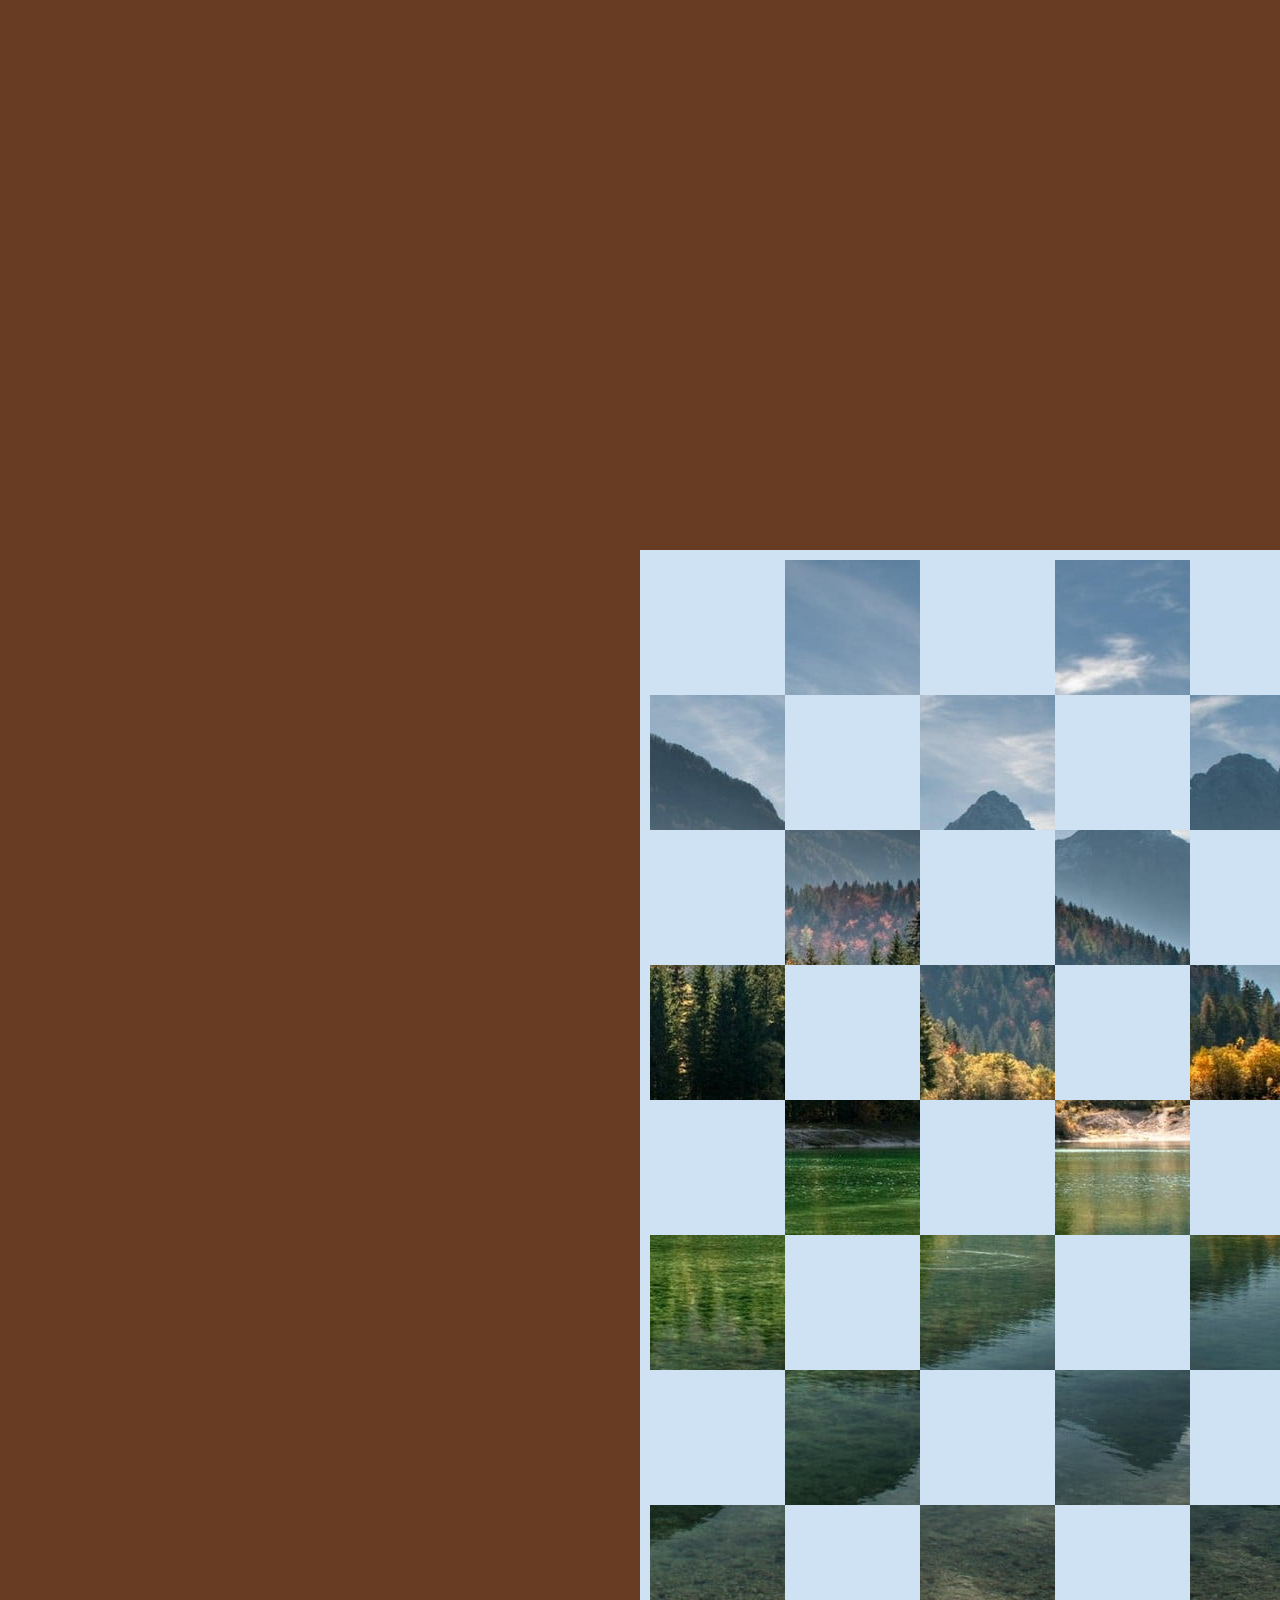
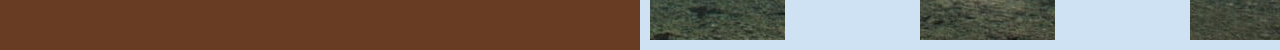
==== grid-chest/index.html @ e5bf18ba "first commit" ====
<!DOCTYPE html>
<html lang="en">
<head>
    <meta charset="UTF-8">
    <meta name="viewport" content="width=device-width, initial-scale=1.0">
    <link rel="stylesheet" href="style.css">
    <title>Chess</title>
</head>
<body>
    <div class="board">
         <!-- Клетки шахматной доски -->
          <!-- Строка 1 -->
        <div class="white"></div>
        <img class="black" src="./images/square_1.png">
        <div class="white"></div>
        <img class="black" src="./images/square_3.png">
        <div class="white"></div>
        <img class="black" src="./images/square_5.png">
        <div class="white"></div>
        <img class="black" src="./images/square_7.png">
          <!-- Строка 2 -->
          <img class="black" src="./images/square_9.png">
        <div class="white"></div>
        <img class="black" src="./images/square_11.png">
        <div class="white"></div>
        <img class="black" src="./images/square_13.png">
        <div class="white"></div>
        <img class="black" src="./images/square_15.png">
        <div class="white"></div>
          <!-- Строка 3 -->
        <div class="white"></div>
        <img class="black" src="./images/square_17.png">
        <div class="white"></div>
        <img class="black" src="./images/square_19.png">
        <div class="white"></div>
        <img class="black" src="./images/square_21.png">
        <div class="white"></div>
        <img class="black" src="./images/square_23.png">
          <!-- Строка 4 -->
          <img class="black" src="./images/square_25.png">
        <div class="white"></div>
        <img class="black" src="./images/square_27.png">
        <div class="white"></div>
        <img class="black" src="./images/square_29.png">
        <div class="white"></div>
        <img class="black" src="./images/square_31.png">
        <div class="white"></div>
          <!-- Строка 5 -->
        <div class="white"></div>
        <img class="black" src="./images/square_33.png">
        <div class="white"></div>
        <img class="black" src="./images/square_35.png">
        <div class="white"></div>
        <img class="black" src="./images/square_37.png">
        <div class="white"></div>
        <img class="black" src="./images/square_39.png">
          <!-- Строка 6 -->
          <img class="black" src="./images/square_41.png">
        <div class="white"></div>
        <img class="black" src="./images/square_43.png">
        <div class="white"></div>
        <img class="black" src="./images/square_45.png">
        <div class="white"></div>
        <img class="black" src="./images/square_47.png">
        <div class="white"></div>
          <!-- Строка 7 -->
        <div class="white"></div>
        <img class="black" src="./images/square_49.png">
        <div class="white"></div>
        <img class="black" src="./images/square_51.png">
        <div class="white"></div>
        <img class="black" src="./images/square_53.png">
        <div class="white"></div>
        <img class="black" src="./images/square_55.png">
          <!-- Строка 8 -->
          <img class="black" src="./images/square_57.png">
        <div class="white"></div>
        <img class="black" src="./images/square_59.png">
        <div class="white"></div>
        <img class="black" src="./images/square_61.png">
        <div class="white"></div>
        <img class="black" src="./images/square_63.png">
        <div class="white"></div>
    </div>
</body>
</html>
---- grid-chest/style.css ----
/*----- Globals -----*/
*{
    padding: 0;
    margin: 0;
}

body{
    max-width: 1920px;
    background-color: rgb(104, 59, 35);
    transform: translate(50%, 50%);
    /* margin-left: 50%; */
}

/*---------- Board  --------*/
 
.board{
width: 1080px;
display: grid;

grid-template-columns: repeat(8, 1fr);
grid-template-rows: repeat(8, 1fr);

border: 10px solid rgb(207, 226, 243);
}

/*----------- Cells -------*/

.board div{
    width: 135px;
    height: 135px;
    background-color: rgb(207, 226, 243);
}
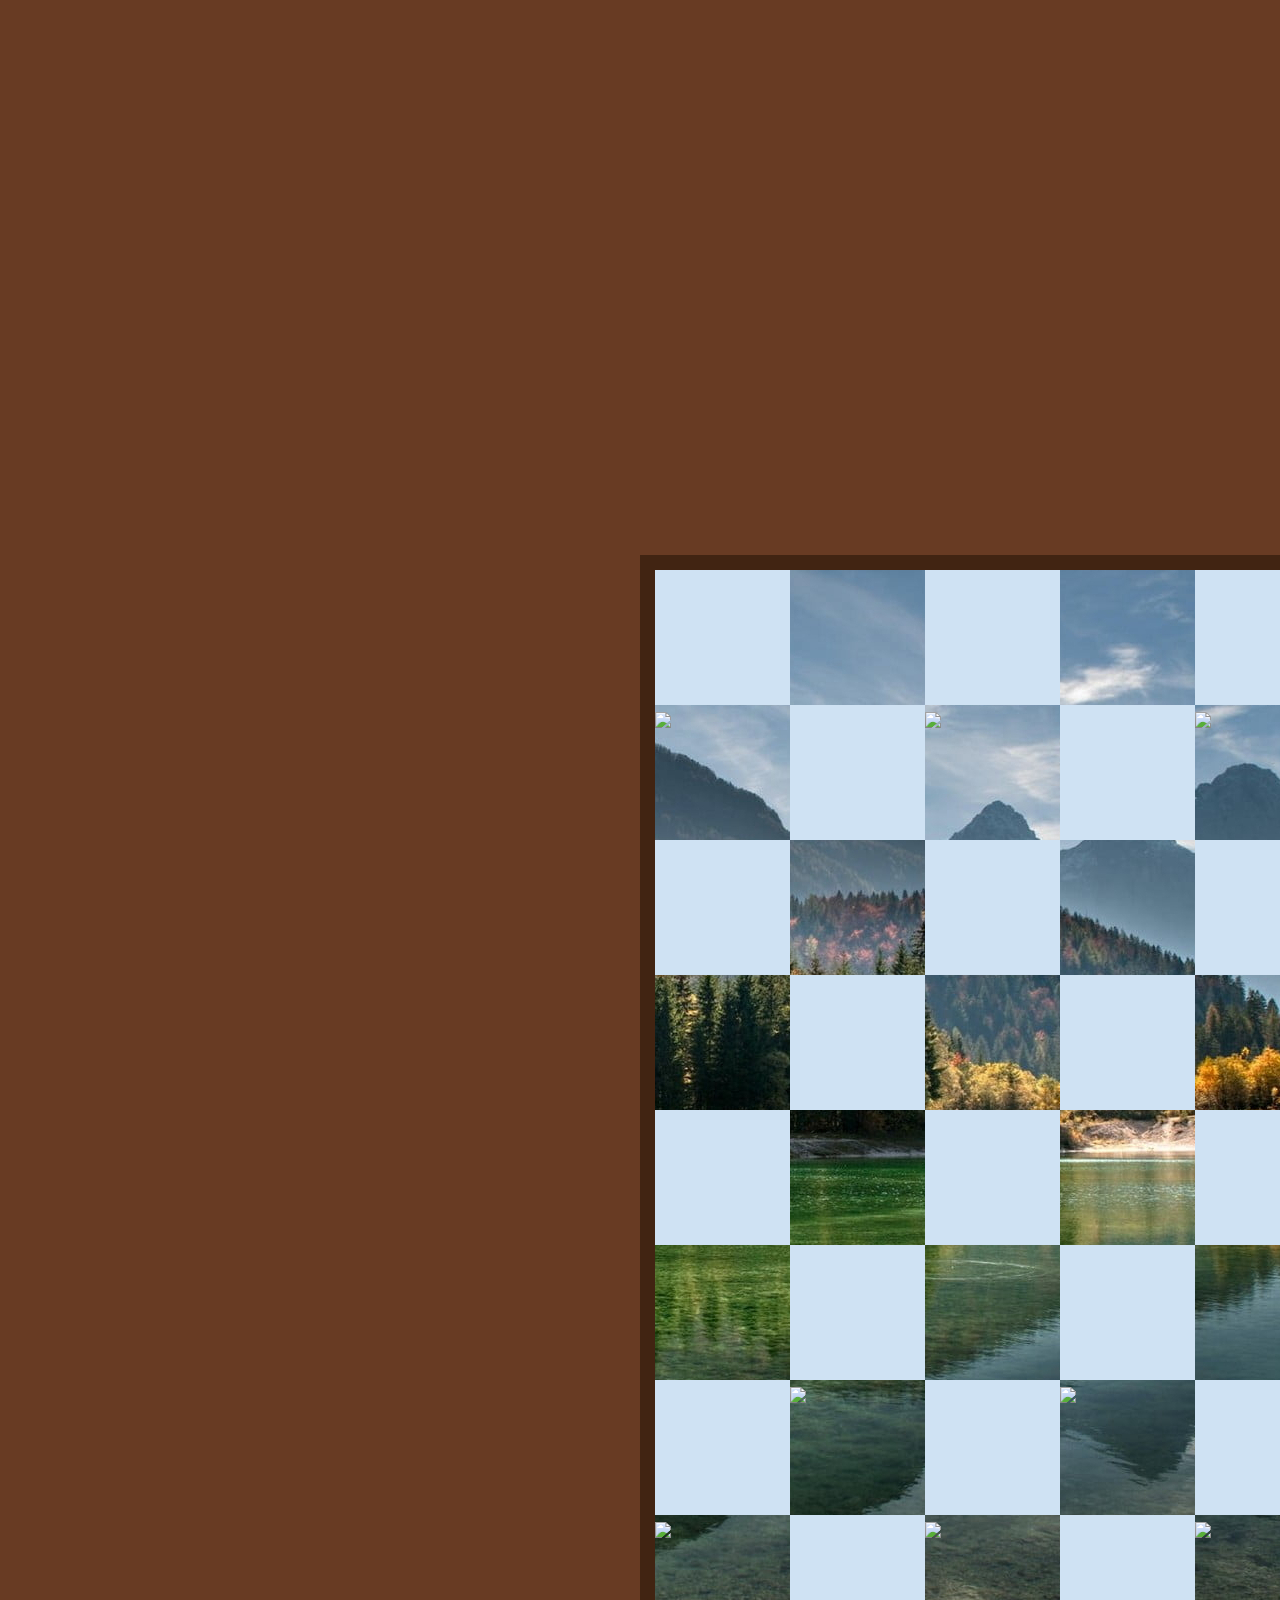
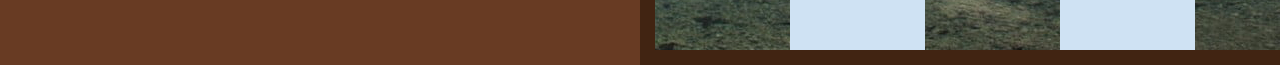
==== commit cd440a4f: "without-icons" ====
--- a/grid-chest/index.html
+++ b/grid-chest/index.html
@@ -1,86 +1,137 @@
 <!DOCTYPE html>
 <html lang="en">
-<head>
-    <meta charset="UTF-8">
-    <meta name="viewport" content="width=device-width, initial-scale=1.0">
-    <link rel="stylesheet" href="style.css">
+  <head>
+    <meta charset="UTF-8" />
+    <meta name="viewport" content="width=device-width, initial-scale=1.0" />
+    <link rel="stylesheet" href="style.css" />
+    <link rel="icon" href="/favicon.png" type="image/png" />
+
     <title>Chess</title>
-</head>
-<body>
+  </head>
+  <body>
     <div class="board">
-         <!-- Клетки шахматной доски -->
-          <!-- Строка 1 -->
-        <div class="white"></div>
-        <img class="black" src="./images/square_1.png">
-        <div class="white"></div>
-        <img class="black" src="./images/square_3.png">
-        <div class="white"></div>
-        <img class="black" src="./images/square_5.png">
-        <div class="white"></div>
-        <img class="black" src="./images/square_7.png">
-          <!-- Строка 2 -->
-          <img class="black" src="./images/square_9.png">
-        <div class="white"></div>
-        <img class="black" src="./images/square_11.png">
-        <div class="white"></div>
-        <img class="black" src="./images/square_13.png">
-        <div class="white"></div>
-        <img class="black" src="./images/square_15.png">
-        <div class="white"></div>
-          <!-- Строка 3 -->
-        <div class="white"></div>
-        <img class="black" src="./images/square_17.png">
-        <div class="white"></div>
-        <img class="black" src="./images/square_19.png">
-        <div class="white"></div>
-        <img class="black" src="./images/square_21.png">
-        <div class="white"></div>
-        <img class="black" src="./images/square_23.png">
-          <!-- Строка 4 -->
-          <img class="black" src="./images/square_25.png">
-        <div class="white"></div>
-        <img class="black" src="./images/square_27.png">
-        <div class="white"></div>
-        <img class="black" src="./images/square_29.png">
-        <div class="white"></div>
-        <img class="black" src="./images/square_31.png">
-        <div class="white"></div>
-          <!-- Строка 5 -->
-        <div class="white"></div>
-        <img class="black" src="./images/square_33.png">
-        <div class="white"></div>
-        <img class="black" src="./images/square_35.png">
-        <div class="white"></div>
-        <img class="black" src="./images/square_37.png">
-        <div class="white"></div>
-        <img class="black" src="./images/square_39.png">
-          <!-- Строка 6 -->
-          <img class="black" src="./images/square_41.png">
-        <div class="white"></div>
-        <img class="black" src="./images/square_43.png">
-        <div class="white"></div>
-        <img class="black" src="./images/square_45.png">
-        <div class="white"></div>
-        <img class="black" src="./images/square_47.png">
-        <div class="white"></div>
-          <!-- Строка 7 -->
-        <div class="white"></div>
-        <img class="black" src="./images/square_49.png">
-        <div class="white"></div>
-        <img class="black" src="./images/square_51.png">
-        <div class="white"></div>
-        <img class="black" src="./images/square_53.png">
-        <div class="white"></div>
-        <img class="black" src="./images/square_55.png">
-          <!-- Строка 8 -->
-          <img class="black" src="./images/square_57.png">
-        <div class="white"></div>
-        <img class="black" src="./images/square_59.png">
-        <div class="white"></div>
-        <img class="black" src="./images/square_61.png">
-        <div class="white"></div>
-        <img class="black" src="./images/square_63.png">
-        <div class="white"></div>
+      <!-- Клетки шахматной доски -->
+      <!-- Строка 1 -->
+      <div class="white" id="b1"></div>
+      <div>
+        <img class="over" src="./icons/knight-black.png" alt="">
+        <img class="black" src="./images/square_1.png" />
+      </div>
+      <div class="white" id="b2"></div>
+      <div>
+        <img class="over" src="./icons/king-black.png" alt="">
+        <img class="black" src="./images/square_3.png" />
+      </div>
+      <div class="white" id="b3"></div>
+      <div>
+        <img class="over" src="./icons/bishop-black.png" alt="">
+        <img class="black" src="./images/square_5.png" />
+      </div>
+      <div class="white" id="b4"></div>
+      <div>
+        <img class="over" src="./icons/rook-black.png" alt="">
+        <img class="black" src="./images/square_7.png" />
+      </div>
+      <!-- Строка 2 -->
+      <div>
+        <img class="over" src="./icons/pawn-black.png" />
+        <img class="black sec-row-blc bcrgr" src="./images/square_9.png" />
+      </div>
+      <div class="white sec-row-blc"></div>
+      <div>
+        <img class="over" src="./icons/pawn-black.png" />
+        <img class="black sec-row-blc bcrgr" src="./images/square_11.png" />
+      </div>
+      <div class="white sec-row-blc"></div>
+      <div>
+        <img class="over" src="./icons/pawn-black.png" />
+        <img class="black sec-row-blc bcrgr" src="./images/square_13.png" />
+      </div>
+      <div class="white sec-row-blc"></div>
+      <div>
+        <img class="over" src="./icons/pawn-black.png" />
+        <img class="black sec-row-blc bcrgr" src="./images/square_15.png" />
+      </div>
+      <div class="white sec-row-blc"></div>
+      <!-- Строка 3 -->
+      <div class="white"></div>
+      <img class="black" src="./images/square_17.png" />
+      <div class="white"></div>
+      <img class="black" src="./images/square_19.png" />
+      <div class="white"></div>
+      <img class="black" src="./images/square_21.png" />
+      <div class="white"></div>
+      <img class="black" src="./images/square_23.png" />
+      <!-- Строка 4 -->
+      <img class="black" src="./images/square_25.png" />
+      <div class="white"></div>
+      <img class="black" src="./images/square_27.png" />
+      <div class="white"></div>
+      <img class="black" src="./images/square_29.png" />
+      <div class="white"></div>
+      <img class="black" src="./images/square_31.png" />
+      <div class="white"></div>
+      <!-- Строка 5 -->
+      <div class="white"></div>
+      <img class="black" src="./images/square_33.png" />
+      <div class="white"></div>
+      <img class="black" src="./images/square_35.png" />
+      <div class="white"></div>
+      <img class="black" src="./images/square_37.png" />
+      <div class="white"></div>
+      <img class="black" src="./images/square_39.png" />
+      <!-- Строка 6 -->
+      <img class="black" src="./images/square_41.png" />
+      <div class="white"></div>
+      <img class="black" src="./images/square_43.png" />
+      <div class="white"></div>
+      <img class="black" src="./images/square_45.png" />
+      <div class="white"></div>
+      <img class="black" src="./images/square_47.png" />
+      <div class="white"></div>
+      <!-- Строка 7 -->
+      <div class="white sec-row-wht"></div>
+      <div>
+        <img class="over" src="./icons/pawn-white.png" />
+        <img class="black sec-row-wht" src="./images/square_49.png" />
+      </div>
+      <div class="white sec-row-wht"></div>
+      <div>
+        <img class="over" src="./icons/pawn-white.png" />
+        <img class="black sec-row-wht" src="./images/square_51.png" />
+      </div>
+      <div class="white sec-row-wht"></div>
+      <div>
+        <img class="over" src="./icons/pawn-white.png" />
+        <img class="black sec-row-wht" src="./images/square_53.png" />
+      </div>
+      <div class="white sec-row-wht"></div>
+      <div>
+        <img class="over" src="./icons/pawn-white.png" />
+        <img class="black sec-row-wht" src="./images/square_55.png" />
+      </div>
+
+      <!-- Строка 8 -->
+      <div>
+        <img class="over smaller" src="./icons/rook-white.png" />
+        <img class="black" src="./images/square_57.png" />
+      </div>
+      <div class="white" id="w1"></div>
+      <div>
+        <img class="over smaller" src="./icons/bishop-white.png" />
+        <img class="black" src="./images/square_59.png" />
+      </div>
+      <div class="white" id="w2"></div>
+      <div>
+        <img class="over smaller" src="./icons/king-white.png" />
+        <img class="black" src="./images/square_61.png" />
+      </div>
+      <div class="white " id="w3"></div>
+      <div>
+        <img class="over" src="./icons/knight-white.png" />
+        <img class="black" src="./images/square_57.png" />
+      </div>
+      <div class="white " id="w4"></div>
     </div>
-</body>
-</html>+  </body>
+</html>
--- a/grid-chest/style.css
+++ b/grid-chest/style.css
@@ -11,6 +11,7 @@
     /* margin-left: 50%; */
 }
 
+
 /*---------- Board  --------*/
  
 .board{
@@ -20,7 +21,7 @@
 grid-template-columns: repeat(8, 1fr);
 grid-template-rows: repeat(8, 1fr);
 
-border: 10px solid rgb(207, 226, 243);
+border: 15px solid rgb(65, 36, 18);
 }
 
 /*----------- Cells -------*/
@@ -30,3 +31,58 @@
     height: 135px;
     background-color: rgb(207, 226, 243);
 }
+
+div > .white{
+    background-repeat: no-repeat;
+    background-position: bottom -1px right 0;
+}
+/*----------- Figures -----*/
+
+.sec-row-blc{
+    background-image: url(./icons/pawn-black.png);
+
+}
+
+.sec-row-wht{
+    background-image: url(./icons/pawn-white.png);
+}
+
+.over{
+    position: absolute;
+    margin-top : 7px;   
+}
+
+/*---------- White pieces -----------*/
+#w1{
+    background-image: url(./icons/knight-white.png);
+}
+
+#w2{
+    background-image: url(./icons/queen-white.png);
+}
+
+#w3{
+    background-image: url(./icons/bishop-white.png);
+}
+
+#w4{
+    background-image: url(./icons/rook-white.png);
+}
+
+/*---------- Black pieces -----------*/
+
+#b1{
+    background-image: url(./icons/rook-black.png);
+}
+
+#b2{
+    background-image: url(./icons/bishop-black.png);
+}
+
+#b3{
+    background-image: url(./icons/queen-black.png);
+}
+
+#b4{
+    background-image: url(./icons/knight-black.png);
+}
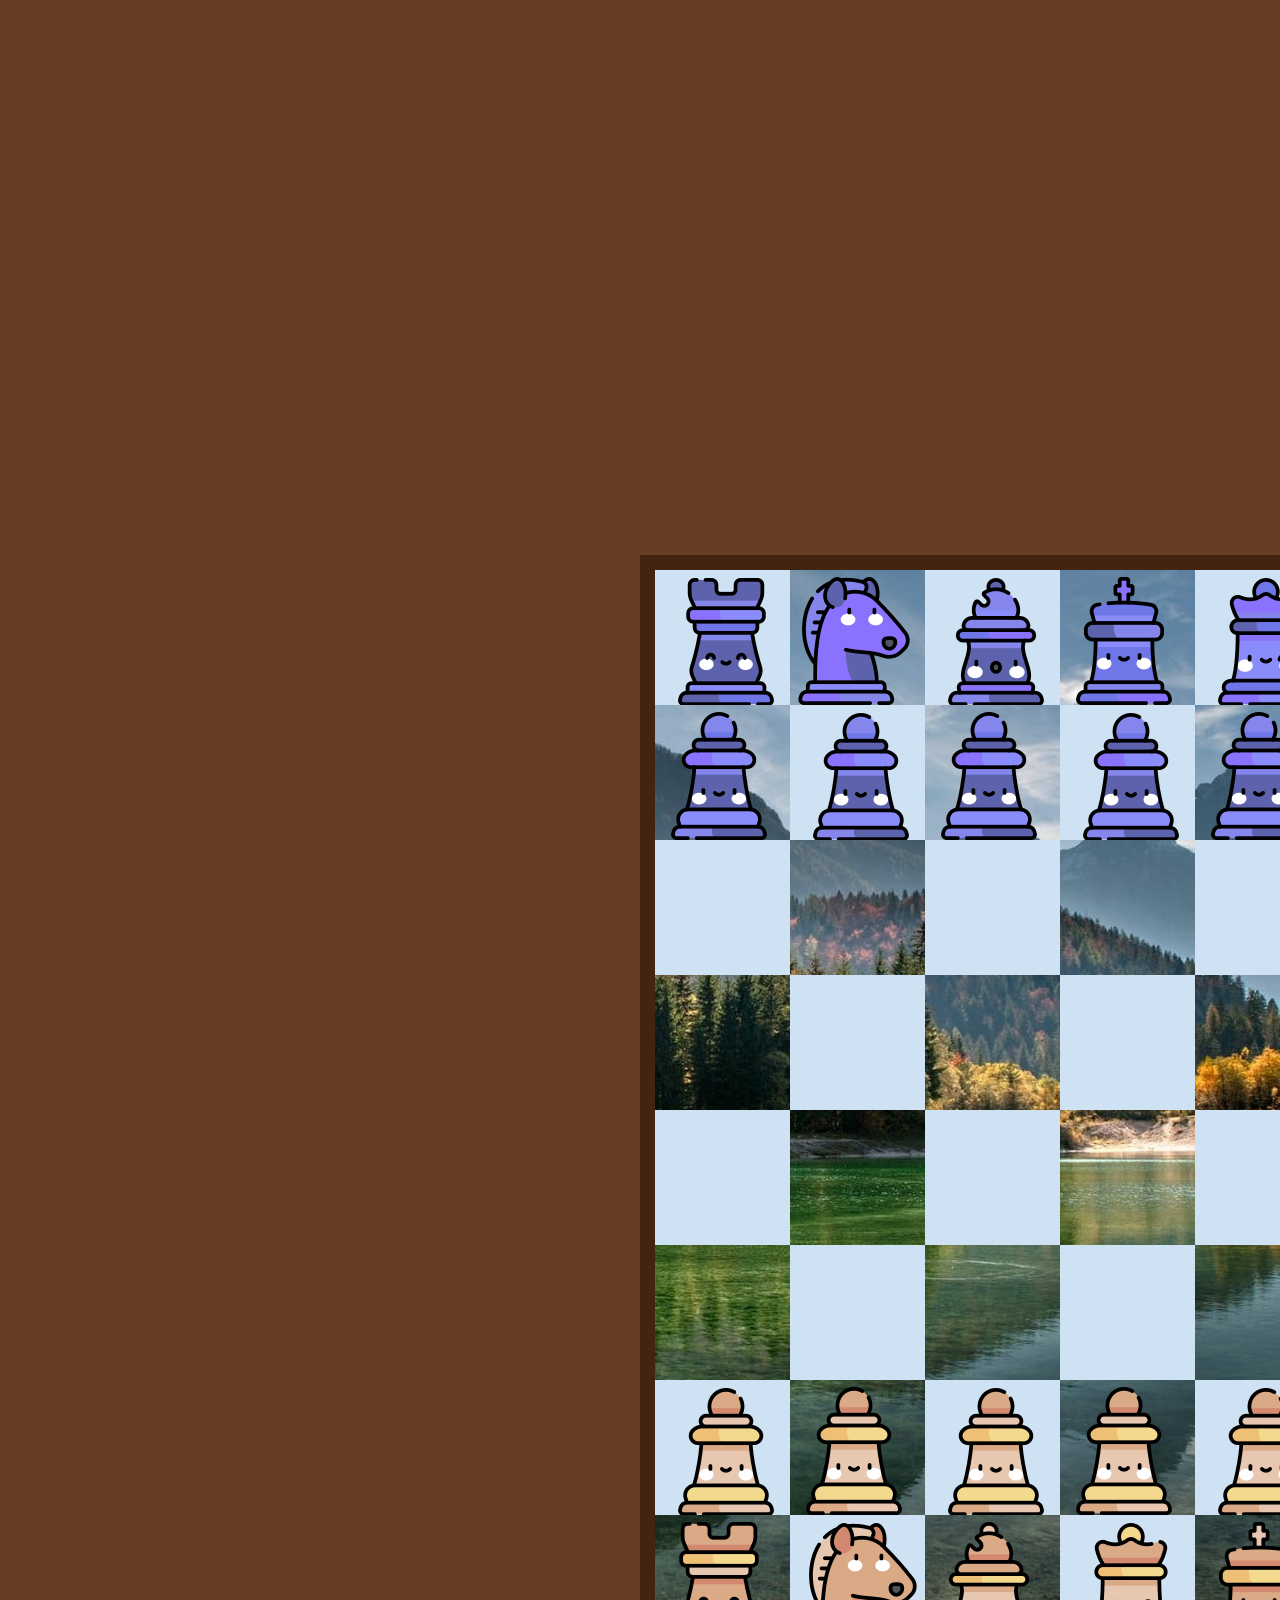
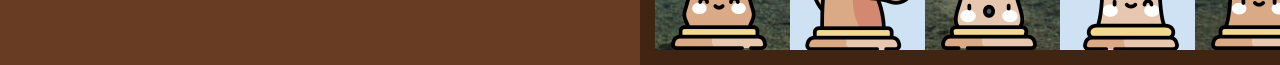
==== commit 669b1105: "main-mirror" ====
--- a/grid-chest/index.html
+++ b/grid-chest/index.html
@@ -128,7 +128,7 @@
       </div>
       <div class="white " id="w3"></div>
       <div>
-        <img class="over" src="./icons/knight-white.png" />
+        <img class="over" src="./icons/knight-white.png" style="transform: scaleX(-1); "/>
         <img class="black" src="./images/square_57.png" />
       </div>
       <div class="white " id="w4"></div>
--- a/grid-chest/style.css
+++ b/grid-chest/style.css
@@ -8,7 +8,6 @@
     max-width: 1920px;
     background-color: rgb(104, 59, 35);
     transform: translate(50%, 50%);
-    /* margin-left: 50%; */
 }
 
 
@@ -85,4 +84,5 @@
 
 #b4{
     background-image: url(./icons/knight-black.png);
+    transform: scaleX(-1); 
 }
